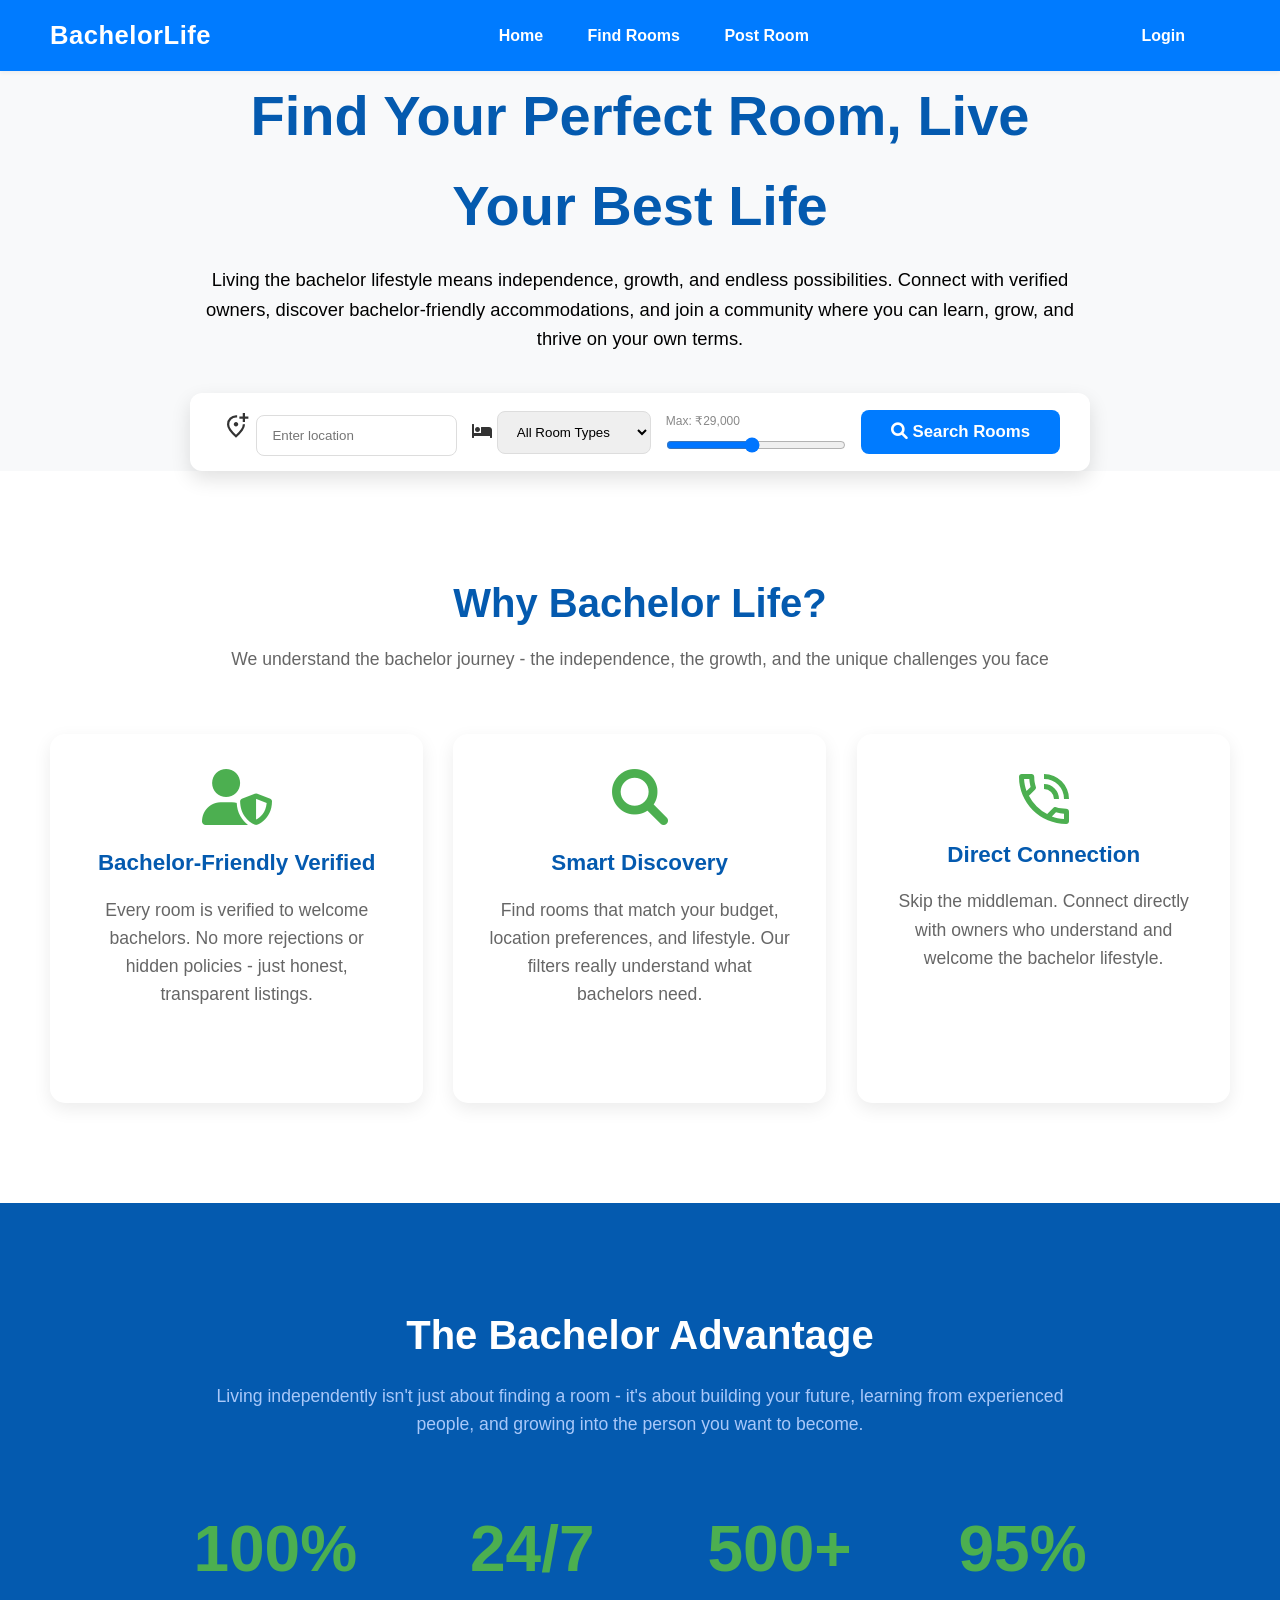
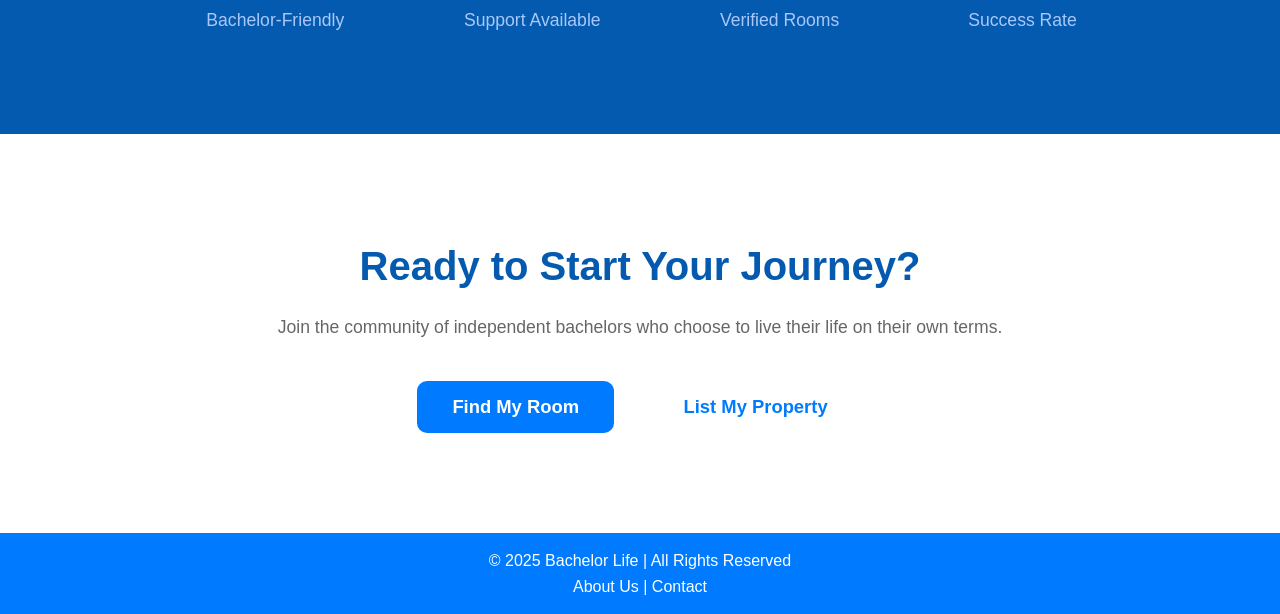
==== Bachelor_life_frontend/index.html @ d0514154 "first commit" ====
<!doctype html>
<html lang="en">
  <head>
    <meta charset="UTF-8" />
    <meta name="viewport" content="width=device-width, initial-scale=1.0" />
    <title>Bachelor Life - Your Perfect Room</title>
    <link rel="stylesheet" href="./pages/CSS/Index.css" />
    <link
      rel="stylesheet"
      href="https://cdnjs.cloudflare.com/ajax/libs/font-awesome/6.0.0-beta3/css/all.min.css"
    />
  </head>

  <body>
    <header class="navbar">
      <div class="logo">
        <span class="logo-bachelor">Bachelor</span
        ><span class="logo-life">Life</span>
      </div>
      <nav class="nav-links">
        <a href="index.html">Home</a>
        <a href="./pages/HTML/find_room.html">Find Rooms</a>
        <a href="./pages/HTML/post_room.html">Post Room</a>
      </nav>
      <div class="nav-right-group">
        <a href="./pages/HTML/login.html" class="login-btn">Login</a>
      </div>
    </header>

    <section class="hero-section">
      <div class="hero-content">
        <h1>Find Your Perfect Room, Live Your Best Life</h1>
        <p>
          Living the bachelor lifestyle means independence, growth, and endless
          possibilities. Connect with verified owners, discover
          bachelor-friendly accommodations, and join a community where you can
          learn, grow, and thrive on your own terms.
        </p>

        <div class="search-box">
          <div class="search-input-group">
            <svg
              xmlns="http://www.w3.org/2000/svg"
              width="32"
              height="32"
              viewBox="0 0 24 24"
            >
              <path
                fill="currentColor"
                d="M12 22q-4.025-3.425-6.012-6.362T4 10.2q0-3.75 2.413-5.975T12 2h.5q.25 0 .5.05v2.025q-.25-.05-.488-.063T12 4Q9.475 4 7.738 5.738T6 10.2q0 1.775 1.475 4.063T12 19.35q3.05-2.8 4.525-5.087T18 10.2V10h2v.2q0 2.5-1.987 5.438T12 22m0-10q.825 0 1.413-.587T14 10t-.587-1.412T12 8t-1.412.588T10 10t.588 1.413T12 12m6-4h2V5h3V3h-3V0h-2v3h-3v2h3z"
              />
            </svg>
            <input
              type="text"
              placeholder="Enter location"
              class="search-input"
            />
          </div>

          <div class="search-input-group">
            <i class="fas fa-bed icon-search"></i>
            <select class="search-input">
              <option>All Room Types</option>
              <option>Single Room</option>
              <option>Shared Room</option>
              <option>Bachelor's Room</option>
            </select>
          </div>

          <div class="price-slider-container">
            <label for="price">Max: ₹29,000</label>
            <input
              type="range"
              id="price"
              min="10000"
              max="50000"
              value="29000"
              class="price-slider"
            />
          </div>

          <button class="search-btn">
            <i class="fas fa-search"></i> Search Rooms
          </button>
        </div>
      </div>
    </section>

    <section class="features-section">
      <h2>Why Bachelor Life?</h2>
      <p>
        We understand the bachelor journey - the independence, the growth, and
        the unique challenges you face
      </p>
      <div class="feature-cards">
        <div class="card">
          <i class="fas fa-user-shield icon-large"></i>
          <h3>Bachelor-Friendly Verified</h3>
          <p>
            Every room is verified to welcome bachelors. No more rejections or
            hidden policies - just honest, transparent listings.
          </p>
        </div>
        <div class="card">
          <i class="fas fa-search icon-large"></i>
          <h3>Smart Discovery</h3>
          <p>
            Find rooms that match your budget, location preferences, and
            lifestyle. Our filters really understand what bachelors need.
          </p>
        </div>
        <div class="card">
          <svg
            xmlns="http://www.w3.org/2000/svg"
            width="60"
            height="60"
            viewBox="0 0 24 24"
          >
            <path
              fill="currentColor"
              d="M20.875 22q-3.9 0-7.337-1.475q-3.438-1.475-6-4.037q-2.563-2.563-4.05-6Q2 7.05 2 3.125q-.025-.45.3-.788Q2.625 2 3.1 2H7q.45 0 .775.337q.325.338.325.813q0 1.1.15 2.075q.15.975.475 1.85q.125.275.05.562q-.075.288-.3.538l-2.5 2.5q1.075 2.2 3.05 4.175Q11 16.825 13.275 18l2.5-2.5q.225-.225.525-.3q.3-.075.6.05q.925.3 1.912.462q.988.163 2.038.163q.475 0 .813.35q.337.35.337.85V20.9q0 .45-.325.775t-.8.325Zm-5.75-3q1.125.425 2.35.675Q18.7 19.925 20 20h-.012H20v-2.15q-.775-.05-1.587-.175q-.813-.125-1.613-.375l.012.012l-.012-.012ZM20 12q0-3.35-2.325-5.675Q15.35 4 12 4V2q2.075 0 3.9.787q1.825.788 3.175 2.138q1.35 1.35 2.137 3.175Q22 9.925 22 12Zm-4 0q0-1.65-1.175-2.825Q13.65 8 12 8V6q2.5 0 4.25 1.75T18 12ZM5 8.825L6.65 7.15q-.2-.725-.338-1.525q-.137-.8-.187-1.625v.012V4h-2.1q.05 1.2.3 2.4T5 8.825Zm0 0ZM15.125 19Z"
            />
          </svg>
          <h3>Direct Connection</h3>
          <p>
            Skip the middleman. Connect directly with owners who understand and
            welcome the bachelor lifestyle.
          </p>
        </div>
      </div>
    </section>

    <section class="advantage-section">
      <div class="advantage-content">
        <h2>The Bachelor Advantage</h2>
        <p>
          Living independently isn't just about finding a room - it's about
          building your future, learning from experienced people, and growing
          into the person you want to become.
        </p>
        <div class="stats-container">
          <div class="stat-item">
            <span class="stat-number">100%</span>
            <span class="stat-label">Bachelor-Friendly</span>
          </div>
          <div class="stat-item">
            <span class="stat-number">24/7</span>
            <span class="stat-label">Support Available</span>
          </div>
          <div class="stat-item">
            <span class="stat-number">500+</span>
            <span class="stat-label">Verified Rooms</span>
          </div>
          <div class="stat-item">
            <span class="stat-number">95%</span>
            <span class="stat-label">Success Rate</span>
          </div>
        </div>
      </div>
    </section>

    <section class="cta-section">
      <h2>Ready to Start Your Journey?</h2>
      <p>
        Join the community of independent bachelors who choose to live their
        life on their own terms.
      </p>
      <div class="cta-buttons">
        <a href="./pages/HTML/find_room.html">
          <button class="btn-primary">Find My Room</button></a
        >
        <a href="./pages/HTML/post_room.html "
          ><button class="btn-secondary">List My Property</button></a
        >
      </div>
    </section>
    <footer>
      <p>© 2025 Bachelor Life | All Rights Reserved</p>
      <a href="./pages/HTML/about.html">About Us |</a>
      <a href="./pages/HTML/contact.html">Contact</a>
    </footer>
  </body>
  <script src="./pages/JS/api-config.js"></script>
  <script src="./pages/JS/index.js"></script>
</html>
---- Bachelor_life_frontend/pages/CSS/Index.css ----
:root {
  --primary-blue: #007bff;
  --dark-blue: #045aaf;
  --success-green: #4caf50;
  --light-bg: #f8f9fa;
  --white: #ffffff;
  --text-dark: #333;
  --text-light: #666;
}

* {
  margin: 0;
  padding: 0;
  box-sizing: border-box;
  font-family: "Poppins", sans-serif;
}

body {
  background-color: var(--white);
  color: var(--text-dark);
  line-height: 1.6;
  overflow-x: hidden;
}

a,
.btn,
.card,
input,
select {
  transition: all 0.3s ease-in-out;
}

.navbar {
  display: flex;
  justify-content: space-between;
  align-items: center;
  padding: 15px 50px;
  background-color: var(--primary-blue);
  box-shadow: 0 2px 4px rgba(0, 0, 0, 0.05);
  position: sticky;
  top: 0;
  z-index: 100;
}

.logo {
  font-size: 1.6em;
  font-weight: 785;
  /* Extra bold */
  color: var(--white);
  letter-spacing: 0.5px;
}

.logo-bachelor {
  color: #fff;
}

.logo-life {
  color: #fff;
}

.navbar a {
  text-decoration: none;
  color: var(--white);
  margin: 0 20px;
  font-weight: 700;
  /* Bolder */
}

.navbar a:hover {
  color: var(--success-green);
}

.login-btn {
  background-color: var(--blue);
  color: var(--white);
  padding: 8px 25px;
  border-radius: 6px;
  text-decoration: none;
  font-weight: 700;
  /* Bolder */
}

.login-btn:hover {
  background-color: var(--primary-blue);
  color: var(--white);
}

.hero-section {
  background-color: var(--light-bg);
  text-align: center;
  opacity: 0;
  transform: translateY(20px);
  animation: fadeInSlideUp 1s ease-out 0.3s forwards;
}

@keyframes fadeInSlideUp {
  to {
    opacity: 1;
    transform: translateY(0);
  }
}

.hero-content {
  max-width: 900px;
  margin: 0 auto;
}

.hero-section h1 {
  font-size: 3.5em;
  color: var(--dark-blue);
  margin-bottom: 15px;
  font-weight: 800;
}

.hero-section p {
  font-size: 1.15em;
  color: black;
  margin-bottom: 40px;
}

.search-box {
  display: flex;
  justify-content: center;
  align-items: center;
  background-color: var(--white);
  padding: 15px 20px;
  border-radius: 12px;
  box-shadow: 0 8px 20px rgba(0, 0, 0, 0.12);
  gap: 15px;

  opacity: 0;
  transform: translateY(30px);
  animation: slideUp 1s ease-out 0.8s forwards;
}

.search-box .search-input-group svg {
  padding-top: 5px;
}

@keyframes slideUp {
  to {
    opacity: 1;
    transform: translateY(0);
  }
}

.search-input,
.price-slider-container {
  padding: 12px 15px;
  border: 1px solid #ddd;
  border-radius: 8px;
  flex-grow: 1;
  max-width: 220px;
}

.price-slider-container {
  max-width: 180px;
  display: flex;
  flex-direction: column;
  align-items: flex-start;
  padding: 0;
  border: none;
}

.price-slider-container label {
  font-size: 0.75em;
  color: #888;
  margin-bottom: 5px;
}

.price-slider {
  width: 100%;
  cursor: pointer;
}

.search-btn {
  background-color: var(--primary-blue);
  color: var(--white);
  border: none;
  padding: 12px 30px;
  border-radius: 8px;
  cursor: pointer;
  font-size: 1.05em;
  font-weight: 600;
}

.search-btn:hover {
  background-color: var(--primary-blue);
  transform: translateY(-1px);
  box-shadow: 0 4px 10px rgba(0, 0, 0, 0.2);
}

.features-section {
  padding: 100px 50px;
  text-align: center;
}

.features-section h2 {
  font-size: 2.5em;
  color: var(--dark-blue);
  margin-bottom: 10px;
  font-weight: 700;
}

.features-section p {
  font-size: 1.1em;
  color: var(--text-light);
  margin-bottom: 60px;
}

.feature-cards {
  display: flex;
  justify-content: center;
  gap: 30px;
  max-width: 1200px;
  margin: 0 auto;
}

.card {
  background: var(--white);
  padding: 35px;
  border-radius: 15px;
  box-shadow: 0 6px 18px rgba(0, 0, 0, 0.08);
  flex: 1;
  max-width: 380px;
  text-align: center;

  opacity: 0;
  transform: scale(0.95);
  animation: cardEntrance 0.7s ease-out forwards;
}

.card:nth-child(1) {
  animation-delay: 1.6s;
}

.card:nth-child(2) {
  animation-delay: 1.8s;
}

.card:nth-child(3) {
  animation-delay: 2s;
}

.card svg {
  color: var(--success-green);
}

@keyframes cardEntrance {
  to {
    opacity: 1;
    transform: scale(1);
  }
}

.card:hover {
  transform: translateY(-10px) scale(1.02);
  box-shadow: 0 12px 25px rgba(0, 0, 0, 0.15);
}

.icon-large {
  font-size: 3.5em;
  color: var(--success-green);
  margin-bottom: 20px;
}

.card h3 {
  color: var(--dark-blue);
  margin-bottom: 15px;
  font-size: 1.4em;
}

.card p {
  color: var(--text-light);
}

.advantage-section {
  background-color: var(--dark-blue);
  color: var(--white);
  padding: 100px 50px;
  text-align: center;
}

.advantage-section h2 {
  font-size: 2.5em;
  margin-bottom: 15px;
  font-weight: 700;
}

.advantage-section p {
  font-size: 1.1em;
  color: #a9c8f9;
  margin-bottom: 60px;
  max-width: 900px;
  margin-left: auto;
  margin-right: auto;
}

.stats-container {
  display: flex;
  justify-content: space-around;
  max-width: 1000px;
  margin: 0 auto;
}

.stat-item {
  display: flex;
  flex-direction: column;
  align-items: center;
}

.stat-number {
  font-size: 4em;
  font-weight: 900;
  color: var(--success-green);
  margin-bottom: 5px;
}

.stat-label {
  font-size: 1.1em;
  color: #a9c8f9;
  font-weight: 500;
}

.cta-section {
  padding: 100px 50px;
  text-align: center;
  opacity: 0;
  animation: fadeIn 1s ease-in forwards;
  animation-delay: 2.3s;
}

@keyframes fadeIn {
  to {
    opacity: 1;
  }
}

.cta-section h2 {
  font-size: 2.5em;
  color: var(--dark-blue);
  margin-bottom: 15px;
  font-weight: 700;
}

.cta-section p {
  font-size: 1.1em;
  color: var(--text-light);
  margin-bottom: 40px;
}

.cta-buttons button {
  padding: 15px 35px;
  border: none;
  border-radius: 10px;
  cursor: pointer;
  font-size: 1.15em;
  font-weight: 700;
  margin: 0 15px;
}

.btn-primary {
  background-color: var(--primary-blue);
  color: var(--white);
}

.btn-primary:hover {
  background-color: var(--dark-blue);
  transform: translateY(-3px);
  box-shadow: 0 6px 15px rgba(0, 123, 255, 0.4);
}

.btn-secondary {
  background-color: var(--white);
  color: var(--primary-blue);
  border: 2px solid var(--primary-blue);
}

.btn-secondary:hover {
  background-color: var(--light-bg);
  color: var(--dark-blue);
  border-color: var(--dark-blue);
  transform: translateY(-5px);
}

footer {
  text-align: center;
  text-decoration: none;
  padding: 15px;
  background: var(--primary-blue);
  color: white;
  animation: fadeInUp 1.2s ease-in both;
}

footer a {
  text-decoration: none;
  color: var(--white);
}

footer a:hover {
  text-decoration: none;
  color: var(--success-green);
}

/* Tablet Responsive (768px and below) */
@media (max-width: 768px) {
  .navbar {
    padding: 15px 20px;
  }

  .navbar a {
    margin: 0 10px;
    font-size: 0.9em;
  }

  .hero-section h1 {
    font-size: 2.5em;
  }

  .search-box {
    flex-direction: column;
    width: 90%;
    margin: 0 auto;
    gap: 20px;
  }

  .search-input,
  .price-slider-container {
    max-width: 100%;
    width: 100%;
  }

  .feature-cards {
    flex-direction: column;
    align-items: center;
    gap: 20px;
  }

  .card {
    width: 100%;
    max-width: 500px;
  }

  .stats-container {
    flex-wrap: wrap;
    gap: 30px;
  }

  .stat-item {
    flex: 1 1 40%;
    /* Oru row-la rendu items varum */
  }
}

/* Mobile Responsive (480px and below) */
@media (max-width: 480px) {
  .navbar {
    flex-direction: column;
    gap: 15px;
    text-align: center;
  }

  .navbar a {
    display: inline-block;
    margin: 5px 10px;
  }

  .hero-section {
    padding: 60px 20px;
  }

  .hero-section h1 {
    font-size: 2em;
  }

  .hero-section p {
    font-size: 1rem;
  }

  .features-section,
  .advantage-section,
  .cta-section {
    padding: 60px 20px;
  }

  .features-section h2,
  .advantage-section h2,
  .cta-section h2 {
    font-size: 1.8em;
  }

  .stat-number {
    font-size: 2.5em;
  }

  .cta-buttons {
    display: flex;
    flex-direction: column;
    gap: 15px;
  }

  .cta-buttons button {
    margin: 0;
    width: 100%;
  }
}
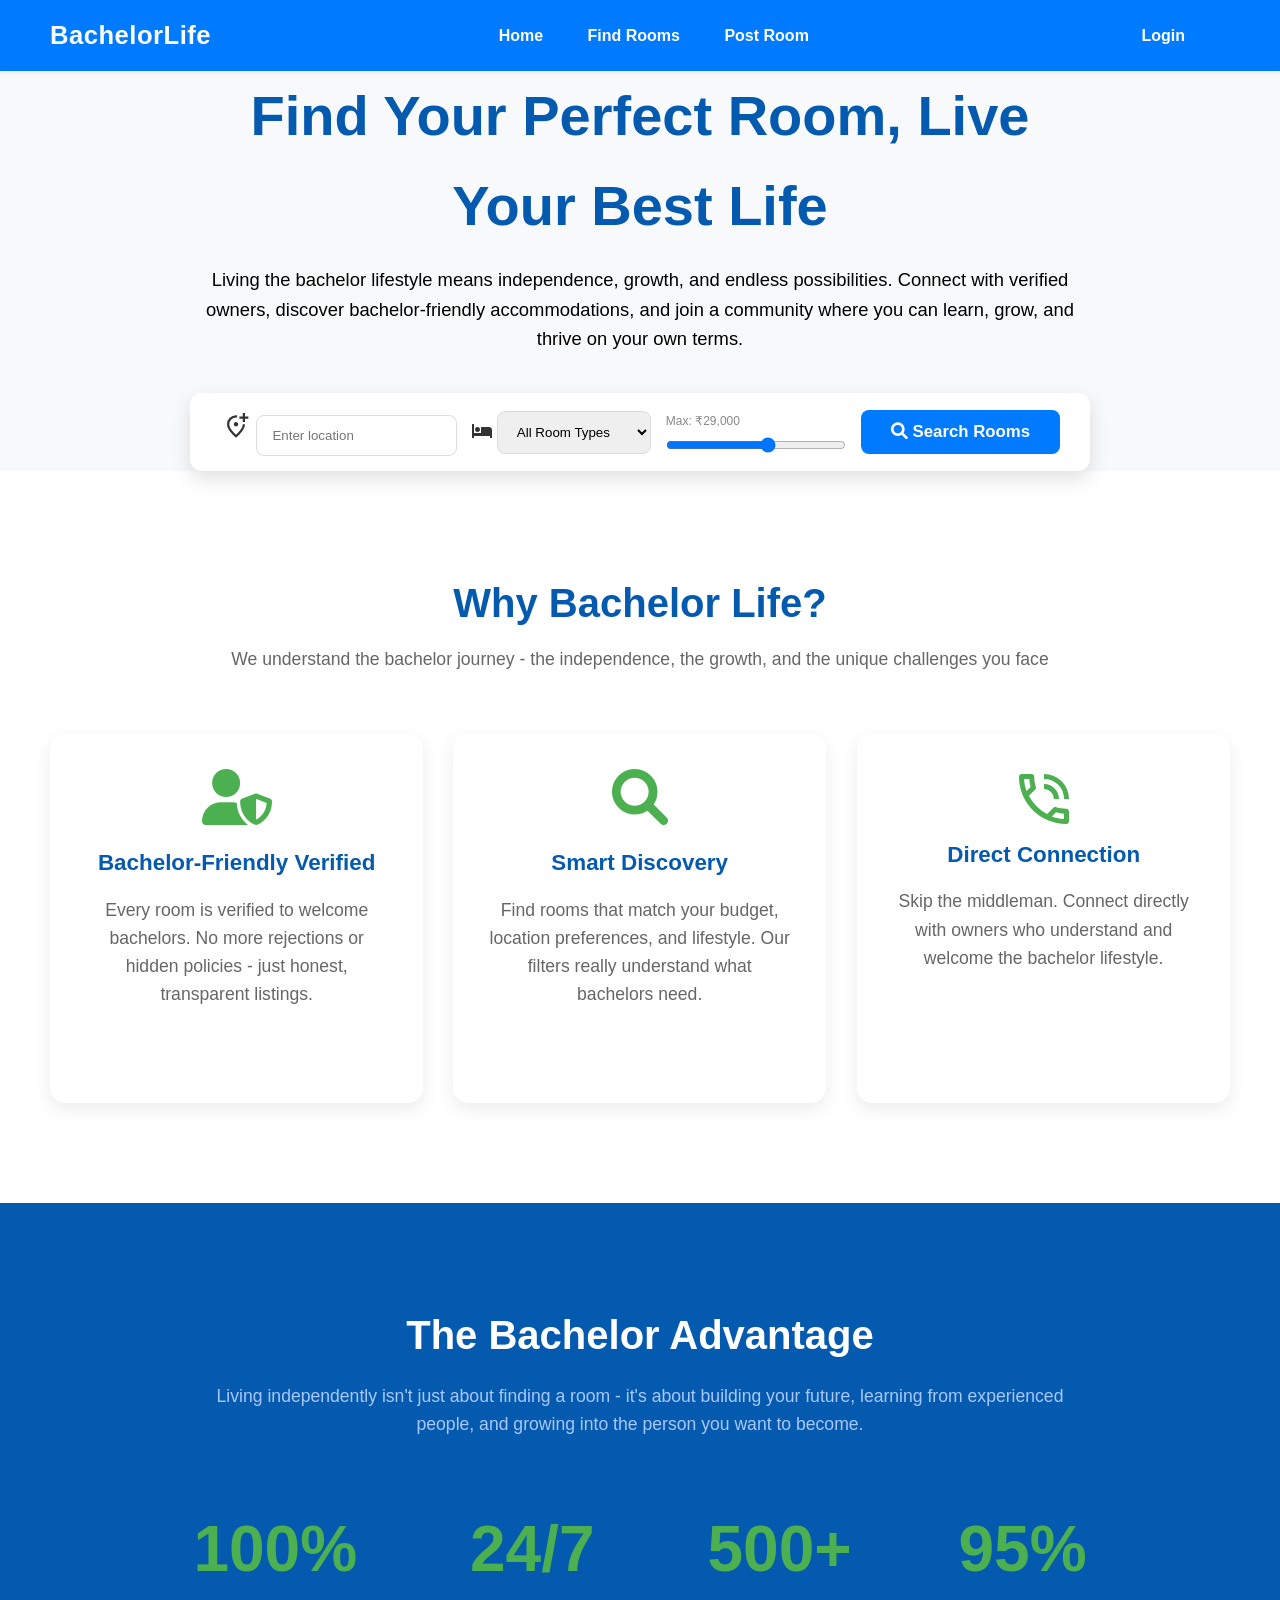
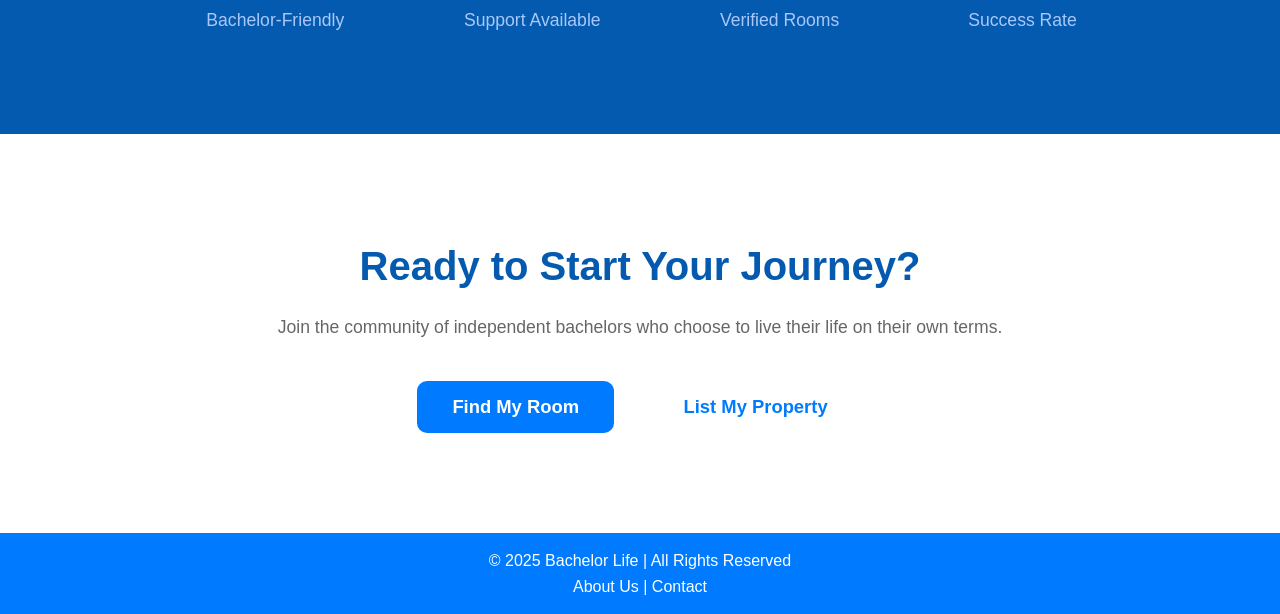
==== commit 33f2792c: "feat: implement user authentication router and landing page UI with styling" ====
--- a/Bachelor_life_frontend/index.html
+++ b/Bachelor_life_frontend/index.html
@@ -1,185 +1,158 @@
 <!doctype html>
 <html lang="en">
-  <head>
-    <meta charset="UTF-8" />
-    <meta name="viewport" content="width=device-width, initial-scale=1.0" />
-    <title>Bachelor Life - Your Perfect Room</title>
-    <link rel="stylesheet" href="./pages/CSS/Index.css" />
-    <link
-      rel="stylesheet"
-      href="https://cdnjs.cloudflare.com/ajax/libs/font-awesome/6.0.0-beta3/css/all.min.css"
-    />
-  </head>
 
-  <body>
-    <header class="navbar">
-      <div class="logo">
-        <span class="logo-bachelor">Bachelor</span
-        ><span class="logo-life">Life</span>
+<head>
+  <meta charset="UTF-8" />
+  <meta name="viewport" content="width=device-width, initial-scale=1.0" />
+  <meta http-equiv="Content-Security-Policy" content="img-src 'self' data: https:;" />
+  <title>Bachelor Life - Your Perfect Room</title>
+  <link rel="stylesheet" href="./pages/CSS/Index.css" />
+  <link rel="stylesheet" href="https://cdnjs.cloudflare.com/ajax/libs/font-awesome/6.0.0-beta3/css/all.min.css" />
+</head>
+
+<body>
+  <header class="navbar">
+    <div class="logo">
+      <span class="logo-bachelor">Bachelor</span><span class="logo-life">Life</span>
+    </div>
+    <nav class="nav-links">
+      <a href="index.html">Home</a>
+      <a href="./pages/HTML/find_room.html">Find Rooms</a>
+      <a href="./pages/HTML/post_room.html">Post Room</a>
+    </nav>
+    <div class="nav-right-group">
+      <a href="./pages/HTML/login.html" class="login-btn">Login</a>
+    </div>
+  </header>
+
+  <section class="hero-section">
+    <div class="hero-content">
+      <h1>Find Your Perfect Room, Live Your Best Life</h1>
+      <p>
+        Living the bachelor lifestyle means independence, growth, and endless
+        possibilities. Connect with verified owners, discover
+        bachelor-friendly accommodations, and join a community where you can
+        learn, grow, and thrive on your own terms.
+      </p>
+
+      <div class="search-box">
+        <div class="search-input-group">
+          <svg xmlns="http://www.w3.org/2000/svg" width="32" height="32" viewBox="0 0 24 24">
+            <path fill="currentColor"
+              d="M12 22q-4.025-3.425-6.012-6.362T4 10.2q0-3.75 2.413-5.975T12 2h.5q.25 0 .5.05v2.025q-.25-.05-.488-.063T12 4Q9.475 4 7.738 5.738T6 10.2q0 1.775 1.475 4.063T12 19.35q3.05-2.8 4.525-5.087T18 10.2V10h2v.2q0 2.5-1.987 5.438T12 22m0-10q.825 0 1.413-.587T14 10t-.587-1.412T12 8t-1.412.588T10 10t.588 1.413T12 12m6-4h2V5h3V3h-3V0h-2v3h-3v2h3z" />
+          </svg>
+          <input type="text" placeholder="Enter location" class="search-input" />
+        </div>
+
+        <div class="search-input-group">
+          <i class="fas fa-bed icon-search"></i>
+          <select class="search-input">
+            <option>All Room Types</option>
+            <option>Single Room</option>
+            <option>Shared Room</option>
+            <option>Bachelor's Room</option>
+          </select>
+        </div>
+
+        <div class="price-slider-container">
+          <label for="price" id="price-label">Max: ₹29,000</label>
+          <div class="slider-controls">
+            <input type="range" id="price" min="1000" max="50000" step="1000" value="29000" class="price-slider" />
+          </div>
+        </div>
+
+        <button class="search-btn">
+          <i class="fas fa-search"></i> Search Rooms
+        </button>
       </div>
-      <nav class="nav-links">
-        <a href="index.html">Home</a>
-        <a href="./pages/HTML/find_room.html">Find Rooms</a>
-        <a href="./pages/HTML/post_room.html">Post Room</a>
-      </nav>
-      <div class="nav-right-group">
-        <a href="./pages/HTML/login.html" class="login-btn">Login</a>
+    </div>
+  </section>
+
+  <section class="features-section">
+    <h2>Why Bachelor Life?</h2>
+    <p>
+      We understand the bachelor journey - the independence, the growth, and
+      the unique challenges you face
+    </p>
+    <div class="feature-cards">
+      <div class="card">
+        <i class="fas fa-user-shield icon-large"></i>
+        <h3>Bachelor-Friendly Verified</h3>
+        <p>
+          Every room is verified to welcome bachelors. No more rejections or
+          hidden policies - just honest, transparent listings.
+        </p>
       </div>
-    </header>
+      <div class="card">
+        <i class="fas fa-search icon-large"></i>
+        <h3>Smart Discovery</h3>
+        <p>
+          Find rooms that match your budget, location preferences, and
+          lifestyle. Our filters really understand what bachelors need.
+        </p>
+      </div>
+      <div class="card">
+        <svg xmlns="http://www.w3.org/2000/svg" width="60" height="60" viewBox="0 0 24 24">
+          <path fill="currentColor"
+            d="M20.875 22q-3.9 0-7.337-1.475q-3.438-1.475-6-4.037q-2.563-2.563-4.05-6Q2 7.05 2 3.125q-.025-.45.3-.788Q2.625 2 3.1 2H7q.45 0 .775.337q.325.338.325.813q0 1.1.15 2.075q.15.975.475 1.85q.125.275.05.562q-.075.288-.3.538l-2.5 2.5q1.075 2.2 3.05 4.175Q11 16.825 13.275 18l2.5-2.5q.225-.225.525-.3q.3-.075.6.05q.925.3 1.912.462q.988.163 2.038.163q.475 0 .813.35q.337.35.337.85V20.9q0 .45-.325.775t-.8.325Zm-5.75-3q1.125.425 2.35.675Q18.7 19.925 20 20h-.012H20v-2.15q-.775-.05-1.587-.175q-.813-.125-1.613-.375l.012.012l-.012-.012ZM20 12q0-3.35-2.325-5.675Q15.35 4 12 4V2q2.075 0 3.9.787q1.825.788 3.175 2.138q1.35 1.35 2.137 3.175Q22 9.925 22 12Zm-4 0q0-1.65-1.175-2.825Q13.65 8 12 8V6q2.5 0 4.25 1.75T18 12ZM5 8.825L6.65 7.15q-.2-.725-.338-1.525q-.137-.8-.187-1.625v.012V4h-2.1q.05 1.2.3 2.4T5 8.825Zm0 0ZM15.125 19Z" />
+        </svg>
+        <h3>Direct Connection</h3>
+        <p>
+          Skip the middleman. Connect directly with owners who understand and
+          welcome the bachelor lifestyle.
+        </p>
+      </div>
+    </div>
+  </section>
 
-    <section class="hero-section">
-      <div class="hero-content">
-        <h1>Find Your Perfect Room, Live Your Best Life</h1>
-        <p>
-          Living the bachelor lifestyle means independence, growth, and endless
-          possibilities. Connect with verified owners, discover
-          bachelor-friendly accommodations, and join a community where you can
-          learn, grow, and thrive on your own terms.
-        </p>
-
-        <div class="search-box">
-          <div class="search-input-group">
-            <svg
-              xmlns="http://www.w3.org/2000/svg"
-              width="32"
-              height="32"
-              viewBox="0 0 24 24"
-            >
-              <path
-                fill="currentColor"
-                d="M12 22q-4.025-3.425-6.012-6.362T4 10.2q0-3.75 2.413-5.975T12 2h.5q.25 0 .5.05v2.025q-.25-.05-.488-.063T12 4Q9.475 4 7.738 5.738T6 10.2q0 1.775 1.475 4.063T12 19.35q3.05-2.8 4.525-5.087T18 10.2V10h2v.2q0 2.5-1.987 5.438T12 22m0-10q.825 0 1.413-.587T14 10t-.587-1.412T12 8t-1.412.588T10 10t.588 1.413T12 12m6-4h2V5h3V3h-3V0h-2v3h-3v2h3z"
-              />
-            </svg>
-            <input
-              type="text"
-              placeholder="Enter location"
-              class="search-input"
-            />
-          </div>
-
-          <div class="search-input-group">
-            <i class="fas fa-bed icon-search"></i>
-            <select class="search-input">
-              <option>All Room Types</option>
-              <option>Single Room</option>
-              <option>Shared Room</option>
-              <option>Bachelor's Room</option>
-            </select>
-          </div>
-
-          <div class="price-slider-container">
-            <label for="price">Max: ₹29,000</label>
-            <input
-              type="range"
-              id="price"
-              min="10000"
-              max="50000"
-              value="29000"
-              class="price-slider"
-            />
-          </div>
-
-          <button class="search-btn">
-            <i class="fas fa-search"></i> Search Rooms
-          </button>
+  <section class="advantage-section">
+    <div class="advantage-content">
+      <h2>The Bachelor Advantage</h2>
+      <p>
+        Living independently isn't just about finding a room - it's about
+        building your future, learning from experienced people, and growing
+        into the person you want to become.
+      </p>
+      <div class="stats-container">
+        <div class="stat-item">
+          <span class="stat-number">100%</span>
+          <span class="stat-label">Bachelor-Friendly</span>
+        </div>
+        <div class="stat-item">
+          <span class="stat-number">24/7</span>
+          <span class="stat-label">Support Available</span>
+        </div>
+        <div class="stat-item">
+          <span class="stat-number">500+</span>
+          <span class="stat-label">Verified Rooms</span>
+        </div>
+        <div class="stat-item">
+          <span class="stat-number">95%</span>
+          <span class="stat-label">Success Rate</span>
         </div>
       </div>
-    </section>
+    </div>
+  </section>
 
-    <section class="features-section">
-      <h2>Why Bachelor Life?</h2>
-      <p>
-        We understand the bachelor journey - the independence, the growth, and
-        the unique challenges you face
-      </p>
-      <div class="feature-cards">
-        <div class="card">
-          <i class="fas fa-user-shield icon-large"></i>
-          <h3>Bachelor-Friendly Verified</h3>
-          <p>
-            Every room is verified to welcome bachelors. No more rejections or
-            hidden policies - just honest, transparent listings.
-          </p>
-        </div>
-        <div class="card">
-          <i class="fas fa-search icon-large"></i>
-          <h3>Smart Discovery</h3>
-          <p>
-            Find rooms that match your budget, location preferences, and
-            lifestyle. Our filters really understand what bachelors need.
-          </p>
-        </div>
-        <div class="card">
-          <svg
-            xmlns="http://www.w3.org/2000/svg"
-            width="60"
-            height="60"
-            viewBox="0 0 24 24"
-          >
-            <path
-              fill="currentColor"
-              d="M20.875 22q-3.9 0-7.337-1.475q-3.438-1.475-6-4.037q-2.563-2.563-4.05-6Q2 7.05 2 3.125q-.025-.45.3-.788Q2.625 2 3.1 2H7q.45 0 .775.337q.325.338.325.813q0 1.1.15 2.075q.15.975.475 1.85q.125.275.05.562q-.075.288-.3.538l-2.5 2.5q1.075 2.2 3.05 4.175Q11 16.825 13.275 18l2.5-2.5q.225-.225.525-.3q.3-.075.6.05q.925.3 1.912.462q.988.163 2.038.163q.475 0 .813.35q.337.35.337.85V20.9q0 .45-.325.775t-.8.325Zm-5.75-3q1.125.425 2.35.675Q18.7 19.925 20 20h-.012H20v-2.15q-.775-.05-1.587-.175q-.813-.125-1.613-.375l.012.012l-.012-.012ZM20 12q0-3.35-2.325-5.675Q15.35 4 12 4V2q2.075 0 3.9.787q1.825.788 3.175 2.138q1.35 1.35 2.137 3.175Q22 9.925 22 12Zm-4 0q0-1.65-1.175-2.825Q13.65 8 12 8V6q2.5 0 4.25 1.75T18 12ZM5 8.825L6.65 7.15q-.2-.725-.338-1.525q-.137-.8-.187-1.625v.012V4h-2.1q.05 1.2.3 2.4T5 8.825Zm0 0ZM15.125 19Z"
-            />
-          </svg>
-          <h3>Direct Connection</h3>
-          <p>
-            Skip the middleman. Connect directly with owners who understand and
-            welcome the bachelor lifestyle.
-          </p>
-        </div>
-      </div>
-    </section>
+  <section class="cta-section">
+    <h2>Ready to Start Your Journey?</h2>
+    <p>
+      Join the community of independent bachelors who choose to live their
+      life on their own terms.
+    </p>
+    <div class="cta-buttons">
+      <a href="./pages/HTML/find_room.html">
+        <button class="btn-primary">Find My Room</button></a>
+      <a href="./pages/HTML/post_room.html "><button class="btn-secondary">List My Property</button></a>
+    </div>
+  </section>
+  <footer>
+    <p>© 2025 Bachelor Life | All Rights Reserved</p>
+    <a href="./pages/HTML/about.html">About Us |</a>
+    <a href="./pages/HTML/contact.html">Contact</a>
+  </footer>
+</body>
+<script src="./pages/JS/api-config.js"></script>
+<script src="./pages/JS/index.js"></script>
 
-    <section class="advantage-section">
-      <div class="advantage-content">
-        <h2>The Bachelor Advantage</h2>
-        <p>
-          Living independently isn't just about finding a room - it's about
-          building your future, learning from experienced people, and growing
-          into the person you want to become.
-        </p>
-        <div class="stats-container">
-          <div class="stat-item">
-            <span class="stat-number">100%</span>
-            <span class="stat-label">Bachelor-Friendly</span>
-          </div>
-          <div class="stat-item">
-            <span class="stat-number">24/7</span>
-            <span class="stat-label">Support Available</span>
-          </div>
-          <div class="stat-item">
-            <span class="stat-number">500+</span>
-            <span class="stat-label">Verified Rooms</span>
-          </div>
-          <div class="stat-item">
-            <span class="stat-number">95%</span>
-            <span class="stat-label">Success Rate</span>
-          </div>
-        </div>
-      </div>
-    </section>
-
-    <section class="cta-section">
-      <h2>Ready to Start Your Journey?</h2>
-      <p>
-        Join the community of independent bachelors who choose to live their
-        life on their own terms.
-      </p>
-      <div class="cta-buttons">
-        <a href="./pages/HTML/find_room.html">
-          <button class="btn-primary">Find My Room</button></a
-        >
-        <a href="./pages/HTML/post_room.html "
-          ><button class="btn-secondary">List My Property</button></a
-        >
-      </div>
-    </section>
-    <footer>
-      <p>© 2025 Bachelor Life | All Rights Reserved</p>
-      <a href="./pages/HTML/about.html">About Us |</a>
-      <a href="./pages/HTML/contact.html">Contact</a>
-    </footer>
-  </body>
-  <script src="./pages/JS/api-config.js"></script>
-  <script src="./pages/JS/index.js"></script>
 </html>
--- a/Bachelor_life_frontend/pages/CSS/Index.css
+++ b/Bachelor_life_frontend/pages/CSS/Index.css
@@ -173,6 +173,37 @@
   cursor: pointer;
 }
 
+.slider-controls {
+  display: flex;
+  align-items: center;
+  gap: 8px;
+  width: 100%;
+}
+
+.slider-btn {
+  width: 26px;
+  height: 26px;
+  border: 1px solid #ccc;
+  background: #f5f5f5;
+  color: #333;
+  border-radius: 4px;
+  font-size: 1em;
+  font-weight: 600;
+  cursor: pointer;
+  display: flex;
+  align-items: center;
+  justify-content: center;
+  flex-shrink: 0;
+}
+
+.slider-btn:hover {
+  background: #e8e8e8;
+}
+
+.slider-btn:active {
+  background: #ddd;
+}
+
 .search-btn {
   background-color: var(--primary-blue);
   color: var(--white);
@@ -503,4 +534,4 @@
     margin: 0;
     width: 100%;
   }
-}
+}
